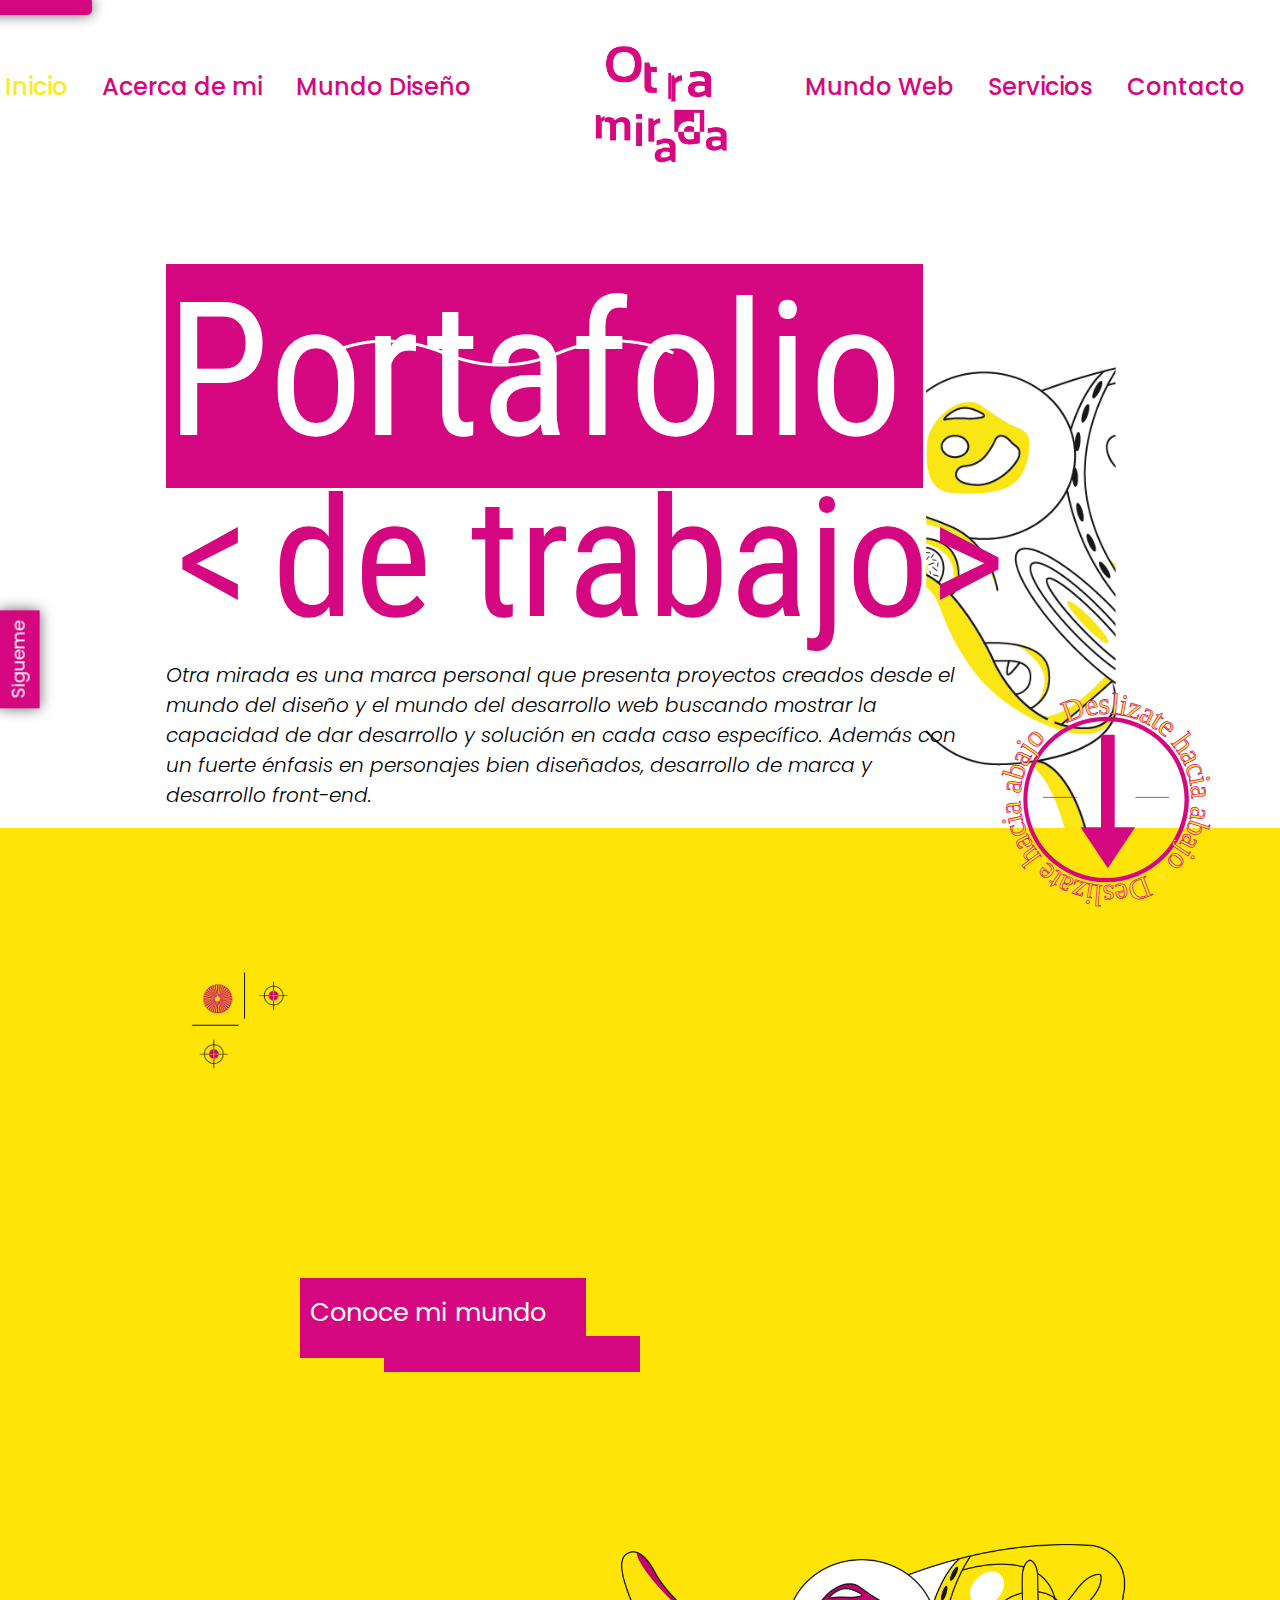
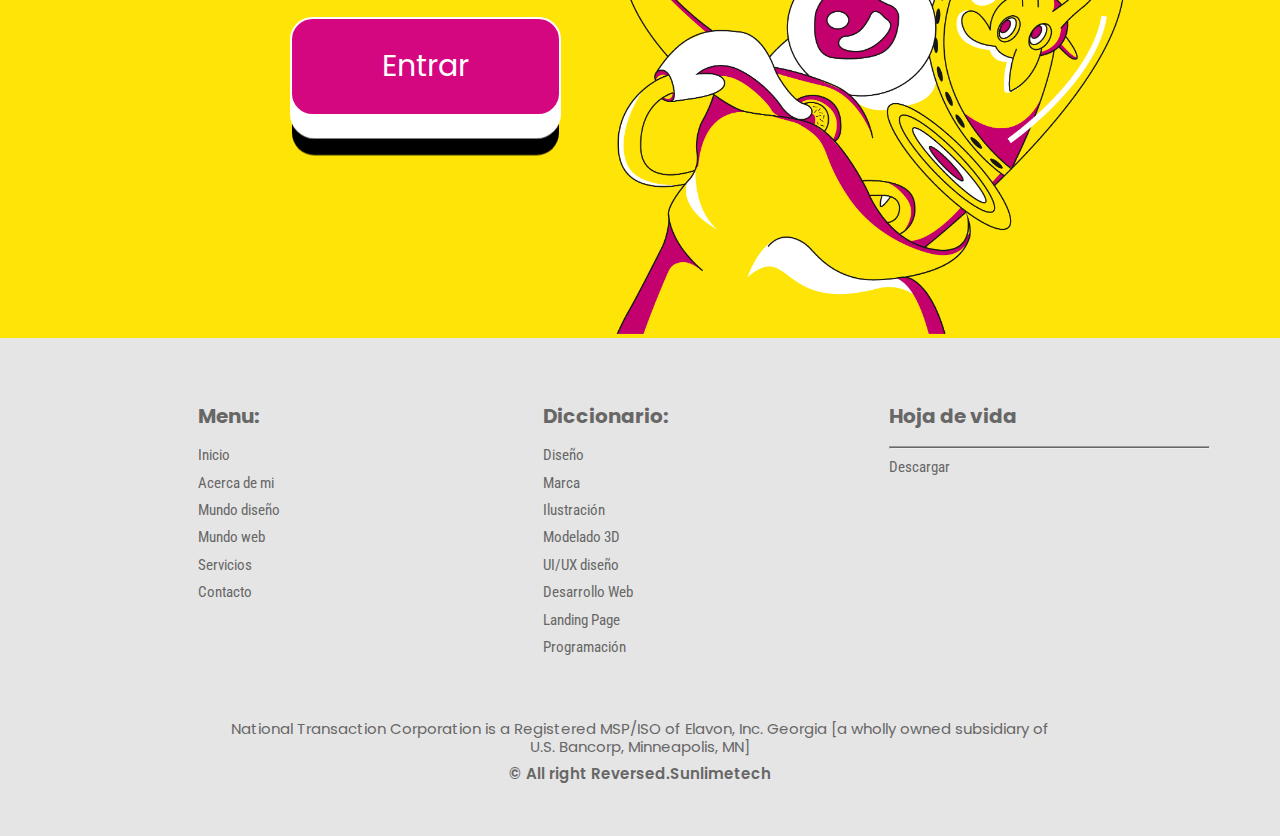
==== index.html @ ca6aba67 "Commit inicial" ====
<!DOCTYPE html>
	<html lang="en">
	<head>
		<meta charset="utf-8">
		<meta name="viewport" content="width=device-width, initial-scale=1.0">
		<meta name="description" content="Este es el sitio web donde muestro mi portafolio profesional como diseñador gráfico y como futuro desarrollador front end, además integró servicios de freelancer y también mi hoja de vida para futuras propuestas de trabajo">
   		<meta name="keywords"  content="ILUSTRACIÓN, IDENTIDAD, MARCA,EDITORIAL, PORTAFOLIO GRÁFICO, 3D, PAGINAS WEB, DESARROLLO WEB">
		<link rel="stylesheet" type="text/css" href="css/estilosindex.css">
		<link rel="stylesheet" type="text/css" href="libreria/bootstrap5/css/bootstrap-grid.css">
		<link rel="stylesheet" type="text/css" href="css/normalize.css">

		<link rel="preconnect" href="https://fonts.gstatic.com">
		<link href="https://fonts.googleapis.com/css2?family=Poppins:ital,wght@0,100;0,200;0,400;0,500;0,600;0,700;0,800;0,900;1,100;1,200;1,300;1,400;1,500;1,600;1,700;1,800;1,900&display=swap" rel="stylesheet">
		<link href="https://fonts.googleapis.com/css2?family=Open+Sans:ital,wght@0,300;0,400;0,600;0,700;0,800;1,300;1,400;1,600;1,700;1,800&display=swap" rel="stylesheet">
		<link rel="preconnect" href="https://fonts.gstatic.com">
		<link href="https://fonts.googleapis.com/css2?family=Roboto+Condensed:ital,wght@0,300;0,400;0,700;1,300;1,400;1,700&display=swap" rel="stylesheet">
		<title>Portafolio web de otra mirada</title>
	</head>

	<!--Base para la creación de menu en forma de listas -->


	<body class="body">

	<header >

		<div class="menu-wrapper">
		  <div class="material-menu">
		    <div class="material-btn">
		      <div class="material-hamburguer">
		        <div class="material-patty"></div>
		        <div class="material-patty"></div>
		        <div class="material-patty"></div>
		      </div>
		    </div>

		    <div class="material-content">
		      <nav>
		        <ul>
		          <li><a>Inicio</a></li>
		          <li><a>Acerca de mi</a></li>
		          <li><a>Mundo Diseño</a></li>
		          <li><a>Mundo web</a></li>
		          <li><a>Servicios</a></li>
		          <li><a>Contacto</a></li>
		        </ul>
		      </nav>
		    </div>
		  </div>
		</div>
		<div class="logo__otramirada__hamburger">
			<a href="index.html" class="nav___a___img ">
				    		 <img class="nav___a___img " src="img/logo_om.png" alt="" >    	
			</a>
		</div>
		<div id="menu__scroll" >
			

			<nav class="nav ">
					<div id="menu__special__shape" class="special__shape__delect">
						<svg xmlns="http://www.w3.org/2000/svg" xmlns:xlink="http://www.w3.org/1999/xlink" viewBox="0 0 1920 207"><defs><style>.cls-6{isolation:isolate;}.cls-5{mix-blend-mode:multiply;}.cls-4{fill:rgba(255, 255, 255, 0.8);}</style></defs><title>fondo__navbar__shadow</title><g class="cls-1"><g id="special__shape"><g class="cls-4"><image width="1993" height="132" transform="translate(-37 110)" xlink:href="[data-uri]"/></g><path id="shape_nav" class="cls-4 cls-6" d="M1920,.32H-.32V149.51H791c14.38,24.29,60.11,52.41,114.34,52.41s100-28.12,114.35-52.41H1920Z"/></g></g></svg>
					</div>
					<ul class="nav___ul___left ">  
						<li class="nav___li">
							<a href="index.html" title="" >Inicio
								<div class="background__menu">
								</div>
							</a>
						</li>
						<li class="nav___li">
							<a href="acercademi.html" title="">Acerca de mi </a>
						</li>
						<li class="nav___li">
							<a href="mundodiseño.html" title="">Mundo Diseño</a>
						</li>
						
						
					</ul>
				
					
				    		<a href="index.html" class="nav___a___img ">
				    		 <img class="nav___a___img " src="img/logo_om.png" alt="" >
				    	
				    		</a>
					     
					
					<ul class="nav___ul___right" >
						<li class="nav___li">
							<a href="mundoweb.html" title="">Mundo Web</a>
						</li>  
						
						<li class="nav___li">
							<a href="servicios.html" title="">Servicios</a>
						</li>
						<li class="nav___li">
							<a href="contacto.html" title="">Contacto</a>
						</li>
				</ul>
			
			</nav>
		</div>
</header>

	<!-- contenedor de seccion de informacion -->
	<section class="clean___window">
		<div class ="div___obj___static">
			<button class="obj___static" href="">Sigueme</button>
			
			<a class="obj___static___follow2" href="https://www.behance.net/alexco125f25" target= black>Behance
				<div class="background__follow">
				</div>
			</a>
			<a class="obj___static___follow3" href="https://www.instagram.com/johnnyargote/" target= black>Instagram</a>
			<a class="obj___static___follow4" href="https://wa.me/573108644980" target= black>Whatsapp</a>
		</div>


		

		<div class="div___container">
			<img class="div___container___im1" src="img/imagen_inicio_1.png">
			<h1 class="div___container___p1">Portafolio
			<div class="container__line__curve"><canvas id="canvas" class="line_curve" height='500' width='1000'></canvas></div></h1> 
			<p class="div___container___pE"><</p>
			<p class="div___container___p2">de trabajo></p>
			<div class="div___container___sub">
				<h2 class="div___container___text" title="Presentacón de portafolio ">Otra mirada es una marca personal que presenta proyectos creados desde el mundo del diseño y el mundo del desarrollo web buscando mostrar la capacidad de dar desarrollo y solución en cada caso específico. Además con un fuerte énfasis en personajes bien diseñados, desarrollo de marca y desarrollo front-end.</h2>
			</div>
			
		</div>
		
		<div>
			<img src="img/imagen_inicio_3.png" class="img__vignette">
		</div>
		</div>
		
		

		<div class="div___container___yellow">

				<!--<img src="img/desli_bajo.png" class="div___container___scroll"> -->
				<div class="main-logo-grid container___circle">
					<div class="rotating-outer-container size__circle">
						<svg id="Capa_1" data-name="Capa 1" xmlns="http://www.w3.org/2000/svg" viewBox="0 0 77.54 78.59"><defs><style>.cls-1{fill:#d50780;}.cls-2,.cls-3{font-size:10.73px;fill:#fcea21;font-family:MongolianBaiti, Mongolian Baiti;}.cls-3{stroke:#d50780;stroke-miterlimit:10;stroke-width:0.25px;}</style></defs><title>desliza_mas_circulo</title><path class="cls-1" d="M38.77,68.48A29.19,29.19,0,1,1,68,39.3,29.22,29.22,0,0,1,38.77,68.48Zm0-56.88A27.7,27.7,0,1,0,66.46,39.3,27.73,27.73,0,0,0,38.77,11.6Z"/><text class="cls-2" transform="matrix(0.82, -0.58, 0.58, 0.82, 19.8, 15.73)">•</text><text class="cls-3" transform="translate(22.73 13.67) rotate(-29.55)"> </text><text class="cls-3" transform="translate(24.71 12.29) rotate(-20.2)">D</text><text class="cls-3" transform="matrix(0.99, -0.16, 0.16, 0.99, 31.68, 9.84)">e</text><text class="cls-3" transform="matrix(1, -0.02, 0.02, 1, 36.15, 9.14)">s</text><text class="cls-3" transform="translate(40.14 9.1) rotate(5.35)">l</text><text class="cls-3" transform="translate(42.93 9.35) rotate(10.67)">i</text><text class="cls-3" transform="matrix(0.95, 0.3, -0.3, 0.95, 45.66, 9.79)">z</text><text class="cls-3" transform="translate(49.97 11.15) rotate(26.25)">a</text><text class="cls-3" transform="translate(54.03 13.19) rotate(33.18)">t</text><text class="cls-3" transform="translate(56.38 14.65) rotate(40.09)">e</text><text class="cls-3" transform="matrix(0.69, 0.73, -0.73, 0.69, 59.83, 17.62)"> </text><text class="cls-3" transform="matrix(0.59, 0.81, -0.81, 0.59, 61.6, 19.36)">h</text><text class="cls-3" transform="translate(64.6 23.47) rotate(62.97)">a</text><text class="cls-3" transform="translate(66.66 27.46) rotate(71.52)">c</text><text class="cls-3" transform="translate(68.07 31.8) rotate(78.52)">i</text><text class="cls-3" transform="translate(68.68 34.48) rotate(85.42)">a</text><text class="cls-3" transform="translate(68.99 39.03) rotate(92)"> </text><text class="cls-3" transform="matrix(-0.15, 0.99, -0.99, -0.15, 68.98, 41.52)">a</text><text class="cls-3" transform="translate(68.35 45.96) rotate(107.76)">b</text><text class="cls-3" transform="translate(66.8 50.8) rotate(116.86)">a</text><text class="cls-3" transform="translate(64.71 54.83) rotate(123.78)">j</text><text class="cls-3" transform="translate(63.25 57.18) rotate(131.24)">o</text><text class="cls-3" transform="translate(59.81 61) rotate(138.42)"> </text><text class="cls-2" transform="translate(57.96 62.69) rotate(144.15)">•</text><text class="cls-2" transform="matrix(-0.87, 0.5, -0.5, -0.87, 55.04, 64.77)"> </text><text class="cls-3" transform="translate(53.08 66.17) rotate(159.27)">D</text><text class="cls-3" transform="translate(46.09 68.69) rotate(170.59)">e</text><text class="cls-3" transform="translate(41.64 69.43) rotate(178.55)">s</text><text class="cls-3" transform="translate(37.67 69.51) rotate(-175.15)">l</text><text class="cls-3" transform="translate(34.87 69.28) rotate(-169.83)">i</text><text class="cls-3" transform="translate(32.13 68.86) rotate(-162.85)">z</text><text class="cls-3" transform="matrix(-0.9, -0.43, 0.43, -0.9, 27.83, 67.55)">a</text><text class="cls-3" transform="matrix(-0.84, -0.54, 0.54, -0.84, 23.75, 65.54)">t</text><text class="cls-3" transform="translate(21.38 64.1) rotate(-140.43)">e</text><text class="cls-3" transform="matrix(-0.69, -0.72, 0.72, -0.69, 17.91, 61.16)"> </text><text class="cls-3" transform="translate(16.12 59.44) rotate(-126.62)">h</text><text class="cls-3" transform="translate(13.09 55.36) rotate(-117.56)">a</text><text class="cls-3" transform="matrix(-0.32, -0.95, 0.95, -0.32, 10.98, 51.36)">c</text><text class="cls-3" transform="translate(9.55 47.07) rotate(-102.01)">i</text><text class="cls-3" transform="translate(8.91 44.37) rotate(-95.08)">a</text><text class="cls-3" transform="translate(8.55 39.83) rotate(-88.5)"> </text><text class="cls-3" transform="matrix(0.14, -0.99, 0.99, 0.14, 8.55, 37.33)">a</text><text class="cls-3" transform="translate(9.14 32.88) rotate(-72.72)">b</text><text class="cls-3" transform="matrix(0.44, -0.9, 0.9, 0.44, 10.65, 28.03)">a</text><text class="cls-3" transform="matrix(0.55, -0.84, 0.84, 0.55, 12.7, 23.98)">j</text><text class="cls-3" transform="translate(14.13 21.64) rotate(-49.27)">o</text><text class="cls-3" transform="matrix(0.74, -0.67, 0.67, 0.74, 17.54, 17.78)"> </text></svg>
					</div>
				</div>
				<div class="logo-container ">
					<div class="size__logo__scroll">
					<svg id="Capa_1" data-name="Capa 1" xmlns="http://www.w3.org/2000/svg" viewBox="0 0 77.54 78.59"><defs><style>.cls-1{fill:#d50780;}</style></defs><title>logo__circulo</title><polygon class="cls-1" points="41.83 48.37 41.83 15.77 37.01 15.77 37.01 48.37 29.79 48.37 39.42 62.82 49.05 48.37 41.83 48.37"/><rect class="cls-1" x="16.54" y="37.68" width="11.86" height="0.28"/><rect class="cls-1" x="49.15" y="37.68" width="11.86" height="0.28"/></svg>
				</div>
				</div>
				<p class=div___text___know>Conoce mi mundo</p>
				<div class="div___text___pink___extra">
				</div>
				<button class="learn-more" role="link"  onclick="window.location='mundodiseño.html'" >Entrar
				</button>
				
		</div>

		<img src="img/imagen_inicio_2.png" class="img__end">

	</section>
<div class="grey">
	<div class="container container___footer">
		<div class="row row___footer">
			<div class="col-xs-12 col-sm-4 col-md-4 ">
				<h1 class="footer__h1___box1">Menu:</h1>
				<ul class="footer___ul___box1 ">
					<li class="footer___li___box1 ">
						<a class="footer___a___box1 " href="index.html">Inicio <div class="line__footer__text"></div></a>
					</li>
					<li class="footer___li___box1">
						<a class="footer___a___box1" href="acercademi.html">Acerca de mi<div class="line__footer__text"></div></a>
					<li class="footer___li___box1">
						<a class="footer___a___box1" href="mundodiseño.html">Mundo diseño<div class="line__footer__text"></div></a>
					</li>
					<li class="footer___li___box1">
						<a class="footer___a___box1" href="mundoweb.html">Mundo web<div class="line__footer__text"></div></a>
					</li>
					<li class="footer___li___box1">
						<a class="footer___a___box1" href="servicios.html">Servicios<div class="line__footer__text"></div></a>
					</li>
					<li class="footer___li___box1">
						<a class="footer___a___box1" href="contacto.html">Contacto<div class="line__footer__text"></div></a>
					</li>
				</ul>
			</div>
			<div class="col-xs-12 col-sm-4 col-md-4 ">
				<h1 class="footer__h1___box1">Diccionario:</h1>
				<ul class="footer___ul___box1">
					<li class="footer___li___box1">
						<a class="footer___a___box1" href="todo.html #specific_part_all ">Diseño<div class="line__footer__text"></div></a>
					</li>
					<li class="footer___li___box1">
						<a class="footer___a___box1" href="#">Marca<div class="line__footer__text"></div></a>
					</li>
					<li class="footer___li___box1">
						<a class="footer___a___box1" href="#">Ilustración<div class="line__footer__text"></div></a>
					</li>
					<li class="footer___li___box1">
						<a class="footer___a___box1" href="#">Modelado 3D<div class="line__footer__text"></div></a>
					</li>
					<li class="footer___li___box1">
						<a class="footer___a___box1" href="#">UI/UX diseño<div class="line__footer__text"></div></a>
					</li>
					<li class="footer___li___box1">
						<a class="footer___a___box1" href="#">Desarrollo Web<div class="line__footer__text"></div></a>
					</li>
					<li class="footer___li___box1">
						<a class="footer___a___box1" href="#">Landing Page<div class="line__footer__text"></div></a>
					</li>
					<li class="footer___li___box1">
						<a class="footer___a___box1" href="#">Programación<div class="line__footer__text"></div></a>
					</li>
				</ul>
			</div>
			<div class="col-xs-12 col-sm-4 col-md-4 ">
				<h1 class="footer__h1___box1">Hoja de vida</h1>
				<hr class="hr__line">
				<ul class="footer___ul___box1">
					<li class="footer___li___box1">
						<a class="footer___a___box1" href="#">Descargar<div class="line__footer__text"></div></a>
					</li>
				</ul>
			</div>
		</div>
	</div>
	<div class="row">
		<div class="col-md-2">
			
		</div>
		<div class="col-md-8 col-xs-12">
			<h1 class="footer__h1">National Transaction Corporation is a Registered MSP/ISO of Elavon, Inc. Georgia [a wholly owned subsidiary of U.S. Bancorp, Minneapolis, MN]
			</h1>
			<h1 class="footer__h1__2">© All right Reversed.Sunlimetech</h1>
		</div>
		<div class="col-md-2">
			
		</div>
	</div>



	</div>
</body>


<script src="jquery/jquery-3.6.0.js"> </script>
<script src="js/scrollnav.js"></script>
<script src="js/onclick.js"></script>
<script src="js/linecurve.js"></script>
<script src="js/menuburger.js"></script>
<script src="libreria/bootstrap5/js/bootstrap.min.js"></script>

	</html>
---- css/estilosindex.css ----
@import url('https://fonts.googleapis.com/css2?family=Poppins:ital,wght@0,100;0,200;0,300;0,400;0,500;0,600;0,700;0,800;0,900;1,100;1,200;1,300;1,400;1,500;1,600;1,700;1,800;1,900&display=swap');

@import url('https://fonts.googleapis.com/css2?family=Poppins:ital,wght@0,100;0,200;0,300;0,400;0,500;0,600;0,700;0,800;0,900;1,100;1,200;1,300;1,400;1,500;1,600;1,700;1,800;1,900&family=Roboto+Condensed:ital,wght@0,300;0,400;0,700;1,300;1,400;1,700&display=swap');


	*{
	padding:0;
	margin: 0;
	font-family: 'Poppins', sans-serif;

		}

	ul{

		padding-inline-start: 0px;
	}

	h1{

		color:#D50780;
	}

	html {
    line-height: 1.15;
    -webkit-text-size-adjust: 100%;
    overflow-x: hidden;
}

	.body {
    overflow-x: hidden;
    position: relative;
    margin: 0;
    padding: 0;
	}

	/*----------------------------------------------- Menu styles */
.prueba__posicion{

}
	
	.nav {
	  text-align:center;
	  width: 100%;
	  height: 100%;
	  justify-content: center;
	  align-items: center;
	  display: flex;

	}

	.nav___ul___left{
		display: inline-block;
		list-style-type: none;
		margin-top: 0px;

		

	}

	.nav___ul___right{
		display: inline-block;
		list-style-type: none;
		margin-top: 0px;	
		
	}

	.nav___a___img{
		display: inline-block;
		padding-left:6% ;
		padding-right:6%;
		padding-top: 20px;
		width: 150px;
		height: 100%;
		
	}

	.nav___li{
		
		display: inline-block;
		margin-top: 15px;
		margin-right: 30px;
		margin-bottom: 15px;
		color:#D50780;
		font-family: 'Poppins', sans-serif;
		font-size: 24px;
		font-weight:500 ;
	}

.background__menu{
		background-color: #D50780;
    width: 114px;
    height: 18px;
    position: absolute;
    top: -3px;
    transform: translate(-27px, 0px);
    transform: ;
    border-radius: 5px;
    box-shadow: 0px 0px 14px 0px rgb(0 0 0 / 61%);
  }

  .nav___background___scroll{
		position: fixed;
    z-index: 100;
    width: 100%;
    top: 0;
    transition: all 1s;
}

.special__shape{
	position: absolute;
	width: 110%;
	height: 100%;
	z-index: -1;
	animation: taadaa 0.5s;
	transform: translate(75px, -2px);
}
@keyframes taadaa {
  0% {
    opacity: 0;
  }

  100% {
    opacity: 1;
  }
}
.special__shape__delect{
	width: 0;	

	
}

/*------------------------------ Hover Animation text */

	.nav___li:hover > a {
	color: #FCEA21;
	
	}

	.nav___li:hover {
	color: #FCEA21;
	}


	.nav___li a{
	color:#D50780;
	text-decoration: none;
	text-align: center;

	}

	/*------------------------------ Hover Animation text */
	.menu-wrapper{
		display: none;
	}

	/*----------------------------------------------- Menu styles */

.div___container {
		width: 70%;
		height: 100%;
		margin-top: 7%;
	 	margin-left: 13%;
	 	font-family: 'Roboto Condensed';
	 	font-size: 187px;
	 	overflow: hidden;
	}

.div___container___p1{
		display: inline-block;
    margin-bottom: 10px;
    margin-right: 100%;
    background-color: #D50780;
    color: #FFFFFF;
    font-family: 'Roboto Condensed', sans-serif;
    position: absolute;
    z-index: 10;
    padding-bottom: 10px;
    padding-right: 20px;
    font-weight: 400;
    font-size: 187px;
    margin-top: auto;
}

.div___container___p2{
display: inline-block;
font-family: 'Roboto Condensed', sans-serif;
color:#D50780;
margin-top: 190px;
margin-left: 10px;
font-weight: 400;
}

	
.div___container___pE{
	letter-spacing: 0em;
	display: inline-block;
	font-family: 'Roboto Condensed', sans-serif;
	color: #D50780;
	margin-top: 200px;
	margin-left: 10px;
	font-weight: 400;
}

.container__line__curve{
	display: flex;
    height: 250px;
    margin-top: -34%;
    margin-left: 22%;
    align-content: center;
}


.line_curve{
		width: 200%;
}



.div___container___im1{
position: absolute;
margin-left: 760px;
margin-top: 92px;
width: 190px;
z-index: -1;
}
.div___container___sub{
	width:800px;
}

.div___container___text{
	font-family: 'Poppins', sans-serif;
	font-size: 20px;
	font-style: italic;
	line-height: 1.5em;
	color: #000000;
	font-weight: 300;

}
.div___container___yellow{
	height: 1110px;
	margin-top:  2vh;
	background-color: #FFE507;
	z-index:  2;
}

.div___container___scroll{
	position: absolute;
	z-index: 3;
	margin-left: 78%;
	margin-top:  -160px;
}




.container___circle{
	  display: flex;
    justify-content: flex-end;
}
.size__circle{
    width: 220px;
    margin-top: -140px;
    margin-right: 5%;
}
.rotating-outer-container svg{
	animation: rotate 10s linear 0s infinite;
}
.logo-container {
	display: flex;
  justify-content: flex-end;
}
.size__logo__scroll{
    width: 220px;
    margin-top: -225px;
    margin-right: 5%;
}

.container___circle2{
	  display: flex;
    justify-content: flex-end;
}
.size__circle2{
    width: 200px;
    margin-top: -140px;
    margin-right: 5%;
}

@keyframes rotate{
	0% {transform: rotate(0deg)}
	25% {transform: rotate(90deg)}
	50% {transform: rotate(180deg)}
	75% {transform: rotate(270deg)}
	100% {transform: rotate(360deg)}
}
.div___obj___static{
	width: 10px;
  position: absolute;
  z-index: 5;
  margin-top: 600px;
  margin-left:  80px;
}
.obj___static{
	transform: rotate(270deg);
  text-orientation: upright;
  position: fixed;
  background-color: #D50780;
	color: #FFFFFF;
	padding: 10px;
  font-size: 18px;
  bottom: 220px;
  left: -30px;
  transition: 0.3s;
  box-shadow: 0px 0px 14px 0px rgb(0 0 0 / 61%);
}


.obj___static:hover {
	transition: 0.5s;
	padding: 20px;
	background-color: #FF39AF;
	
}

.obj___static.active{
	background-color: #890B5F;
	transition: 0.5s;
	z-index: 40;
}

.obj___static.active:hover{
	padding: 10px;
}


.background__follow.active {

	background-color: rgba(255, 255, 255, 0.4);
    border-radius: 5px;
    backdrop-filter: blur(10px);
    padding: 20px 160px;
    position: fixed;
    left: -25px;
    top: -3px;
    transition: 0.3s;
    z-index: -1;
	

}

.obj___static___follow2{
	transform: rotate(270deg);
  text-orientation: upright;
  position: fixed;
	padding: 10px;
	bottom: 340px;
	font-size: 14px;
	text-decoration:none;
	visibility: hidden;
	left: -20px;
	transition: 0.3s;
	opacity:0.0;
	color: #D50780;

}

.obj___static___follow2:hover{
	text-decoration-line: overline;
	text-decoration-color: #D50780;
	  animation-duration: 0.3s;
	  animation-timing-function: linear;
  animation-iteration-count: 1;
  animation-fill-mode: forwards;
	  
}


.obj___static___follow3{
	transform: rotate(270deg);
  text-orientation: upright;
  position: fixed;
	padding: 5px;
	bottom: 440px;
	font-size: 14px;
	text-decoration:none;
	visibility: hidden;
	left: -20px;
	transition: 0.3s;
	opacity:0.0;
	color: #D50780;
}

.obj___static___follow3:hover{
	text-decoration-line: overline;
	text-decoration-color: #D50780;
	transition: 0.3s;
	opacity:1;
}

.obj___static___follow4{
transform: rotate(270deg);
  text-orientation: upright;
  position: fixed;
	padding: 5px;
	bottom: 540px;
	font-size: 14px;
	text-decoration:none;
	visibility: hidden;
	left: -20px;
	transition: 0.3s;
	opacity:0.0;
	color: #D50780;
}

.obj___static___follow4:hover{
	text-decoration-line: overline;
	text-decoration-color: #D50780;
	transition: 0.3s;
	opacity:1;
}

.obj___static___follow2.active{
	visibility: visible;
	color: #D50780;
	opacity:1.0;
}

.obj___static___follow3.active{
	visibility: visible;
	color: #D50780;
	opacity:1.0;
}	

.obj___static___follow4.active{
	visibility: visible;
	color: #D50780;
	opacity:1.0;
}


.img__end{
		object-fit: cover;
    z-index: 7;
    justify-content: flex-end;
		position: absolute;
    margin-left: 48%;
    margin-top: -31.2%;
    width: 40.2vw;
}

.img__vignette{
	position: absolute;
	margin-left: 190px;
	margin-top: 160px;
	width: 100px;
	height: 100px;

}

.div___text___know{
	font-family: 'Poppins', sans-serif;
	display: inline-block;
	margin-top: 300px;
	margin-left:  300px;
	padding-right: 40px;
  padding-bottom: 30px;
  padding-left: 10px;
  padding-top: 20px;
	font-size: 2vw;
	color: #FFFFFF;
	background-color: #D50780;
	font-weight: italic;

}

.div___text___pink___extra{
		position: absolute;
    height: 4vh;
    width: 20vw;
    background-color: #D50780;
    z-index: 15;
    margin-left: 30%;
    margin-top: -380px;
}


button {
  position: relative;
  display: inline-block;
  cursor: pointer;
  outline: none;
  border: 0;
  vertical-align: middle;
  text-decoration: none;
 

  
}
button.learn-more {
  font-weight: 400;
  color:  #FFFFFF;
  padding: 1em 3em;
  background: #D50780;
  border: 2px solid #FFFFFF;
  border-radius: 0.75em;
  transform-style: preserve-3d;
  transition: transform 150ms cubic-bezier(0, 0, 0.58, 1), background 150ms cubic-bezier(0, 0, 0.58, 1);
	margin-left: -300px;
  margin-top: 700px;
  font-family: 'Poppins';
  font-size: 30px;
  z-index: 30;
}

button.learn-more::before {
  position: absolute;
  content: "";
  width: 100%;
  height: 100%;
  top: 0;
  left: 0;
  right: 0;
  bottom: 0;
  background: #FFFFFF;
  border-radius: inherit;
  box-shadow: 0 0 0 2px #FFFFFF, 0 0.625em 0 0 #000000;

  transform: translate3d(0, 0.75em, -1em);
  transition: transform 150ms cubic-bezier(0, 0, 0.58, 1), box-shadow 150ms cubic-bezier(0, 0, 0.58, 1);
}
button.learn-more:hover {
  background: #D50780;
  transform: translate(0, 0.25em);
}
button.learn-more:hover::before {
  transform: translate3d(0, 0.5em, -1em);
}
button.learn-more:active {
  background:  #D50780;
  transform: translate(0em, 0.75em);
 border: 2px solid #FFFFFF;
}
button.learn-more:active::before {
  box-shadow: 0 0 0 2px #FFFFFF, 0 0 #FFFFFF;
  transform: translate3d(0, 0, -1em);

}

.build{
display: none;
}
.grey{
	background-color: #E5E5E5;
	
}

.container___footer{
	padding-top: 6vh;
	padding-bottom: 6vh;
	background-color: #E5E5E5;

}

.row___footer{
padding-left: 10vw;
}

.footer___ul___box1{
	list-style-type: none;

}

.footer__h1___box1{
	font-size: 20px;
	margin-bottom: 2vh;
	color: #686767;
}

.footer___li___box1{
	margin-top: 1vh;
}

.footer___a___box1{
	text-decoration: none;
	font-family: 'Roboto Condensed';
	font-size: 15px;
	color: #686767;
	
}

.line__footer__text{
	transform: scaleX(0);
}

.footer___a___box1:hover {
	font-weight: 600;
	
}

.footer___a___box1:hover .line__footer__text{
	content: "";
	position: absolute;
	width: 6%;
	height: 5px;
	background-color: #D50780 ;
	z-index: 1;
	transform: scaleX(1);
	transform-origin: left;
	transition: transform 0.5s;
	border-radius: 50px;

}

.hr__line {
  height: 0.1vh;
  background-color: #686767;
}

.footer__h1{
	font-weight: 400;
	font-size: 15px;
	color: #686767;
	text-align: center;
}

.footer__h1__2{
	font-weight: 600;
	font-size: 15px;
	margin-bottom: 6vh;
	color: #686767;
	text-align: center;
}


.footer___box2{
	list-style-type: none;
}
.footer___box3{
	list-style-type: none;
}



.logo__otramirada__hamburger{
	display: none;
}

/*--------pantalla ordenador portatil medio------------ */
@media screen and (max-width: 1403px){
	.special__shape {
	    position: absolute;
	    width: 134%;
	    height: 100%;
	    z-index: -1;
	    animation: taadaa 0.5s;
	    transform: translate(75px, -2px);
	}
.div___container___pE {
    letter-spacing: 0em;
    display: inline-block;
    font-family: 'Roboto Condensed', sans-serif;
    color: #D50780;
    margin-top: 200px;
    margin-left: 10px;
    font-weight: 400;
    font-size: 13vw;
}
	.div___container___p2 {
    display: inline-block;
    font-family: 'Roboto Condensed', sans-serif;
    color: #D50780;
    margin-top: 190px;
    margin-left: -21px;
    font-weight: 400;
    font-size: 13vw;
		}
}
@media screen and (max-width: 1278px){
	.nav___ul___left {
    display: inline-block;
    list-style-type: none;
    margin-top: 0px;
    margin-left: 2%;
}
	.nav___li {
	    display: inline-block;
	    margin-top: 15px;
	    margin-right: 30px;
	    margin-bottom: 15px;
	    color: #D50780;
	    font-family: 'Poppins', sans-serif;
	    font-size: 21px;
	    font-weight: 500;
	}

}


/*--------pantalla ordenador portatil------------ */
@media screen and (max-width: 1200px){


.logo__otramirada__hamburger{
	display: inline-block;
}

.nav___a___img {
    display: inline-block;
    margin-left: 39vw;
    margin-top: -3%;
    margin-bottom: 7%;
}

.div___container___scroll{
margin-left: 82%;
}

/*--------css inicial text------------ */
.div___container {
    width: 70%;
    height: 100%;
    margin-top: 5%;
    margin-left: 8%;
    font-family: 'Roboto Condensed';
    font-size: 187px;
    overflow: hidden;
}
.div___container___im1 {
    position: absolute;
    margin-left: 70vw;
    margin-top: 92px;
    width: 190px;
    z-index: -1;
    display: flex;
    justify-content: flex-end;
}
.div___container___p1 {
    display: inline-block;
    margin-bottom: 10px;
    margin-right: 100%;
    background-color: #D50780;
    color: #FFFFFF;
    font-family: 'Roboto Condensed', sans-serif;
    position: absolute;
    z-index: 10;
    padding-bottom: 2vw;
    padding-right: 20px;
    font-weight: 400;
    font-size: 19vw;
    margin-top: auto;
}

.div___container___pE {
    letter-spacing: 0em;
    display: inline-block;
    font-family: 'Roboto Condensed', sans-serif;
    color: #D50780;
    margin-top: 200px;
    margin-left: 10px;
    font-weight: 400;
    font-size: 17vw;
}

.div___container___p2 {
    display: inline-block;
    font-family: 'Roboto Condensed', sans-serif;
    color: #D50780;
    margin-top: 203px;
    margin-left: 10px;
    font-weight: 400;
    font-size: 16vw;
    position: absolute;
  }

.size__circle {
    width: 174px;
    margin-top: -83px;
    margin-right: 5%;
}
.size__logo__scroll {
    width: 167px;
    margin-top: -179px;
    margin-right: 5.5%;
}

/* ---------- css yellow ----------------- */
.div___text___pink___extra {
    position: absolute;
    height: 4vh;
    width: 20vw;
    background-color: #D50780;
    z-index: 15;
    margin-left: 40%;
    margin-top: -261px;
}

button.learn-more {
    font-weight: 400;
    color: #FFFFFF;
    padding: 1em 1.5em;
    background: #D50780;
    border: 2px solid #FFFFFF;
    border-radius: 0.75em;
    transform-style: preserve-3d;
    transition: transform 150ms cubic-bezier(0, 0, 0.58, 1), background 150ms cubic-bezier(0, 0, 0.58, 1);
    margin-left: -261px;
    margin-top: 488px;
    font-family: 'Poppins';
    font-size: 30px;
    z-index: 30;
}

.img__end {
    object-fit: cover;
    z-index: 7;
    justify-content: flex-end;
    position: absolute;
    margin-left: 48%;
    margin-top: -33.5%;
    width: 43vw;
}
/* ----------hamburger menu----------------- */
.menu-wrapper {
  background: transparent;
  width: 10%;
  height: 10%;
  position: fixed;
	display: initial;
	top: 10px;
	z-index: 20;
}

.menu-wrapper.active {
  background: transparent;
  width: 100%;
  height: 100%;
  position: fixed;
  z-index:  200;
}

.material-menu {
  position: relative;
  width: 100%;
  height: 100%;
  background: transparent;
  
}

.material-btn {
  display: flex;
  align-items: center;
  justify-content: center;
  flex-wrap: wrap;
  background: transparent;
  width: 75px;
  height: 75px;
  cursor: pointer;
  border-radius: 50%;
  z-index: 2;
  position: absolute;
  top: 20px;
  left: 20px;
}
.material-btn.active .material-hamburguer:before {
  transform: scale(25);
}
.material-btn .material-hamburguer {
  transition: all 0.2s ease-out;
}
.material-btn .material-hamburguer:before {
  content: "";
  position: absolute;
  top: 0;
  left: 0;
  width: 75px;
  height: 75px;
  z-index: -1;
  background: white;
  border-radius: 50%;
  box-shadow: 0 5px 10px rgba(0, 0, 0, 0.5);
  transform: scale(1);
  transition: all 0.35s ease-out;
}
.material-btn .material-hamburguer .material-patty {
  width: 32px;
  height: 4px;
  background: #D50780;
  transition: all 0.2s ease-out;
}
.material-btn .material-hamburguer .material-patty:not(:last-child) {
  margin-bottom: 6px;
}
.material-btn .material-hamburguer.material-close {
  transform: rotate(-180deg);
  
}
.material-btn .material-hamburguer.material-close .material-patty:nth-child(1) {
  transform: translate(9px, 4px) rotate(45deg) scale(0.5, 1);
}
.material-btn .material-hamburguer.material-close .material-patty:nth-child(3) {
  transform: translate(9px, -4px) rotate(-45deg) scale(0.5, 1);
}

.material-content {
 position: relative;
 z-index: -1;
 display: none;
}
.material-content nav {
  height: 40vh;
    position: absolute;
    top: 100px;
    padding: 15%;
    padding-top: 0%;
}
.material-content nav li {
  margin-bottom: 40px;
  transition: all 0.3s ease-out;
  transform: translateY(70px);
  opacity: 0;
}
.material-content nav li.active {
  transform: translateY(0px);
  opacity: 1;

}

.material-content a {
  font-size: 4vw;
  color: #D50780;
  transition: all 0.3s ease-out;
}
.material-content.active {
  z-index: 2;
  display: flex;
}

/* ----------hamburger menu----------------- */
.build{
display: none;
}
.nav{
	display: none;
}

@media screen and (max-width: 1150px){

	.div___container___sub {
    width: 670px;
   
}



@media screen and (max-width: 991px){


	.nav___a___img {
	    display: inline-block;
	    margin-left: 39vw;
	    margin-top: -1%;
	    margin-bottom: 7%;
	    width: 100px;
	}

	.div___container___im1 {
    position: absolute;
    margin-left: 70vw;
    margin-top: 92px;
    width: 169px;
    z-index: -1;
    display: flex;
    justify-content: flex-end;
	}

	.div___container___p1 {
    display: inline-block;
    margin-bottom: 10px;
    margin-right: 100%;
    background-color: #D50780;
    color: #FFFFFF;
    font-family: 'Roboto Condensed', sans-serif;
    position: absolute;
    z-index: 10;
    padding-bottom: 1vw;
    padding-right: 20px;
    font-weight: 400;
    font-size: 19vw;
    margin-top: auto;
	}

	.div___container___sub {
	    width: 540px;
	    margin-top: -3%;
	    
	}



	.div___container___text {
    font-family: 'Poppins', sans-serif;
    font-size: 18px;
    font-style: italic;
    line-height: 1.5em;
    color: #000000;
    font-weight: 300;
	}



	.div___text___pink___extra {
    position: absolute;
    height: 4vh;
    width: 20vw;
    background-color: #D50780;
    z-index: 15;
    margin-left: 49%;
    margin-top: -275px;
	}



}

@media screen and (max-width: 844px){

	.div___container___p1 {
    display: inline-block;
    margin-bottom: 10px;
    margin-right: 100%;
    background-color: #D50780;
    color: #FFFFFF;
    font-family: 'Roboto Condensed', sans-serif;
    position: absolute;
    z-index: 10;
    padding-bottom: 0vw;
    padding-right: 20px;
    font-weight: 400;
    font-size: 19vw;
    margin-top: auto;
	}
	.container__line__curve {
    display: flex;
    height: 232px;
    margin-top: -34%;
    margin-left: 22%;
    align-content: center;
	}


	.div___container___sub {
	    width: 540px;
	    margin-top: -3%;
	    
	}


	.div___container___text {
    font-family: 'Poppins', sans-serif;
    font-size: 18px;
    font-style: italic;
    line-height: 1.5em;
    color: #000000;
    font-weight: 300;
	}

}

@media screen and (max-width: 720px){

	.div___text___pink___extra {
    position: absolute;
    height: 3vh;
    width: 20vw;
    background-color: #D50780;
    z-index: 15;
    margin-left: 63%;
    margin-top: -274px;
	}


}


@media screen and (max-width: 595px){


.nav{
	display: none;
}
.clean___window{
		display: none;
}
.clean___window.div___obj___static{
	display: visible;
}

.build{
	font-family: 'Poppins', sans-serif;
	display: inline-block;
	font-size: 50px;
	color: #D50780;
}

}
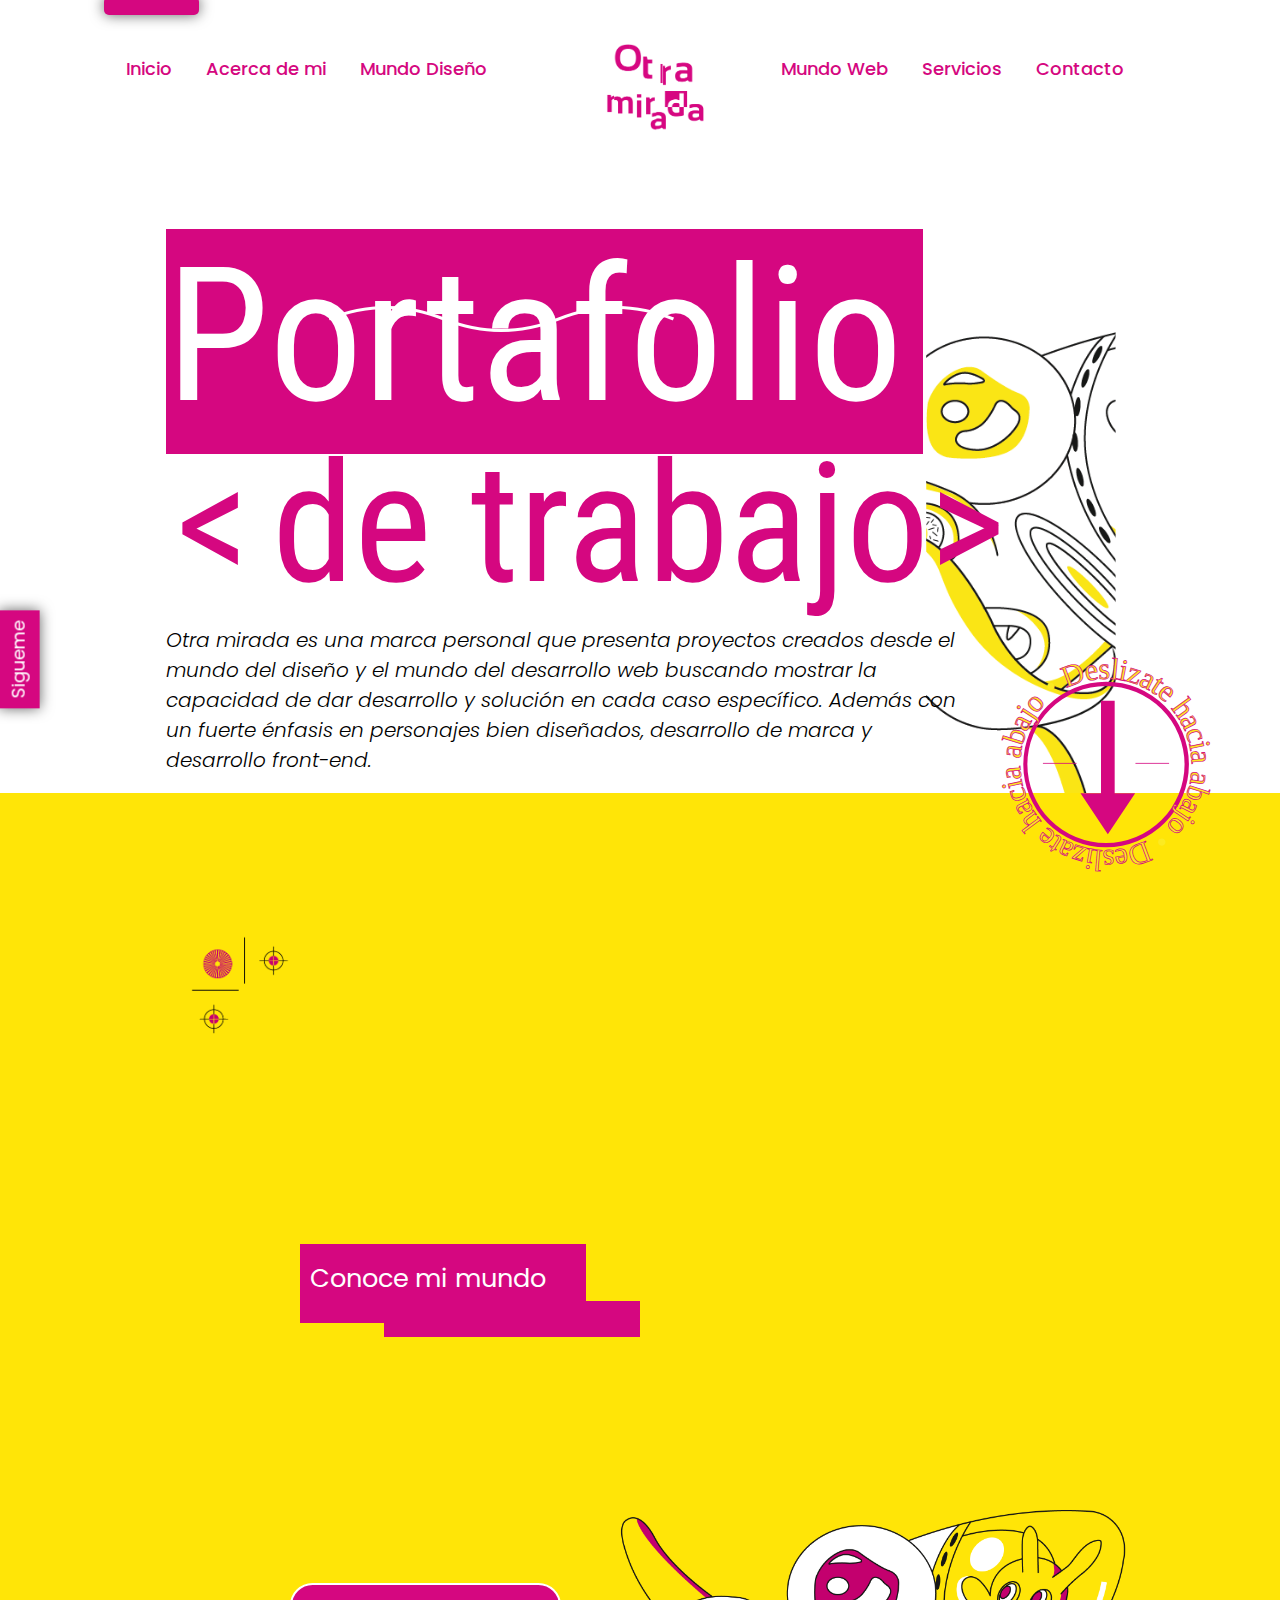
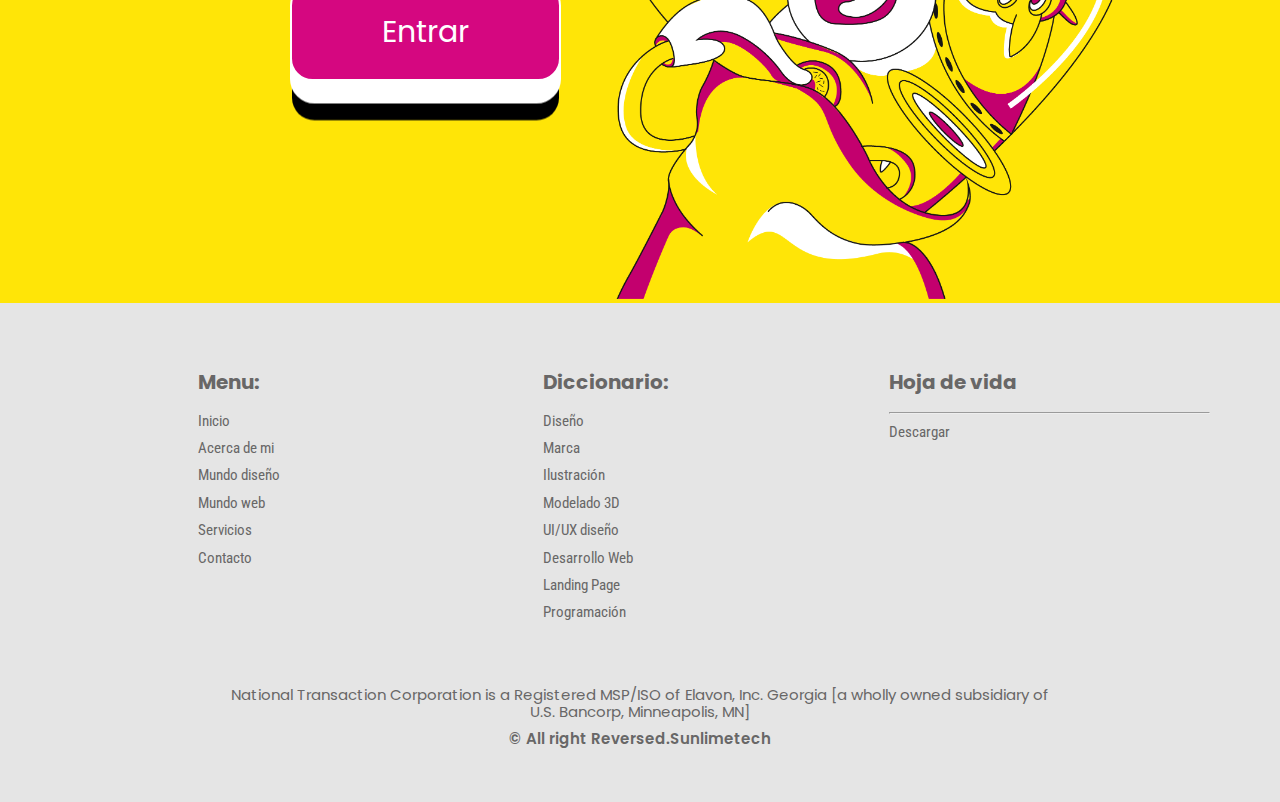
==== commit 28e04e87: "actializacion mundoDiseño 1.1" ====
--- a/index.html
+++ b/index.html
@@ -204,7 +204,7 @@
 						<a class="footer___a___box1" href="#">UI/UX diseño<div class="line__footer__text"></div></a>
 					</li>
 					<li class="footer___li___box1">
-						<a class="footer___a___box1" href="#">Desarrollo Web<div class="line__footer__text"></div></a>
+						<a class="footer___a___box1" href="mundoweb.html">Desarrollo Web<div class="line__footer__text"></div></a>
 					</li>
 					<li class="footer___li___box1">
 						<a class="footer___a___box1" href="#">Landing Page<div class="line__footer__text"></div></a>
--- a/css/estilosindex.css
+++ b/css/estilosindex.css
@@ -70,7 +70,7 @@
 		padding-left:6% ;
 		padding-right:6%;
 		padding-top: 20px;
-		width: 150px;
+		width: 110px;
 		height: 100%;
 		
 	}
@@ -83,17 +83,17 @@
 		margin-bottom: 15px;
 		color:#D50780;
 		font-family: 'Poppins', sans-serif;
-		font-size: 24px;
+		font-size: 18px;
 		font-weight:500 ;
 	}
 
 .background__menu{
 		background-color: #D50780;
-    width: 114px;
+    width: 95px;
     height: 18px;
     position: absolute;
     top: -3px;
-    transform: translate(-27px, 0px);
+    transform: translate(-22px, 0px);
     transform: ;
     border-radius: 5px;
     box-shadow: 0px 0px 14px 0px rgb(0 0 0 / 61%);
